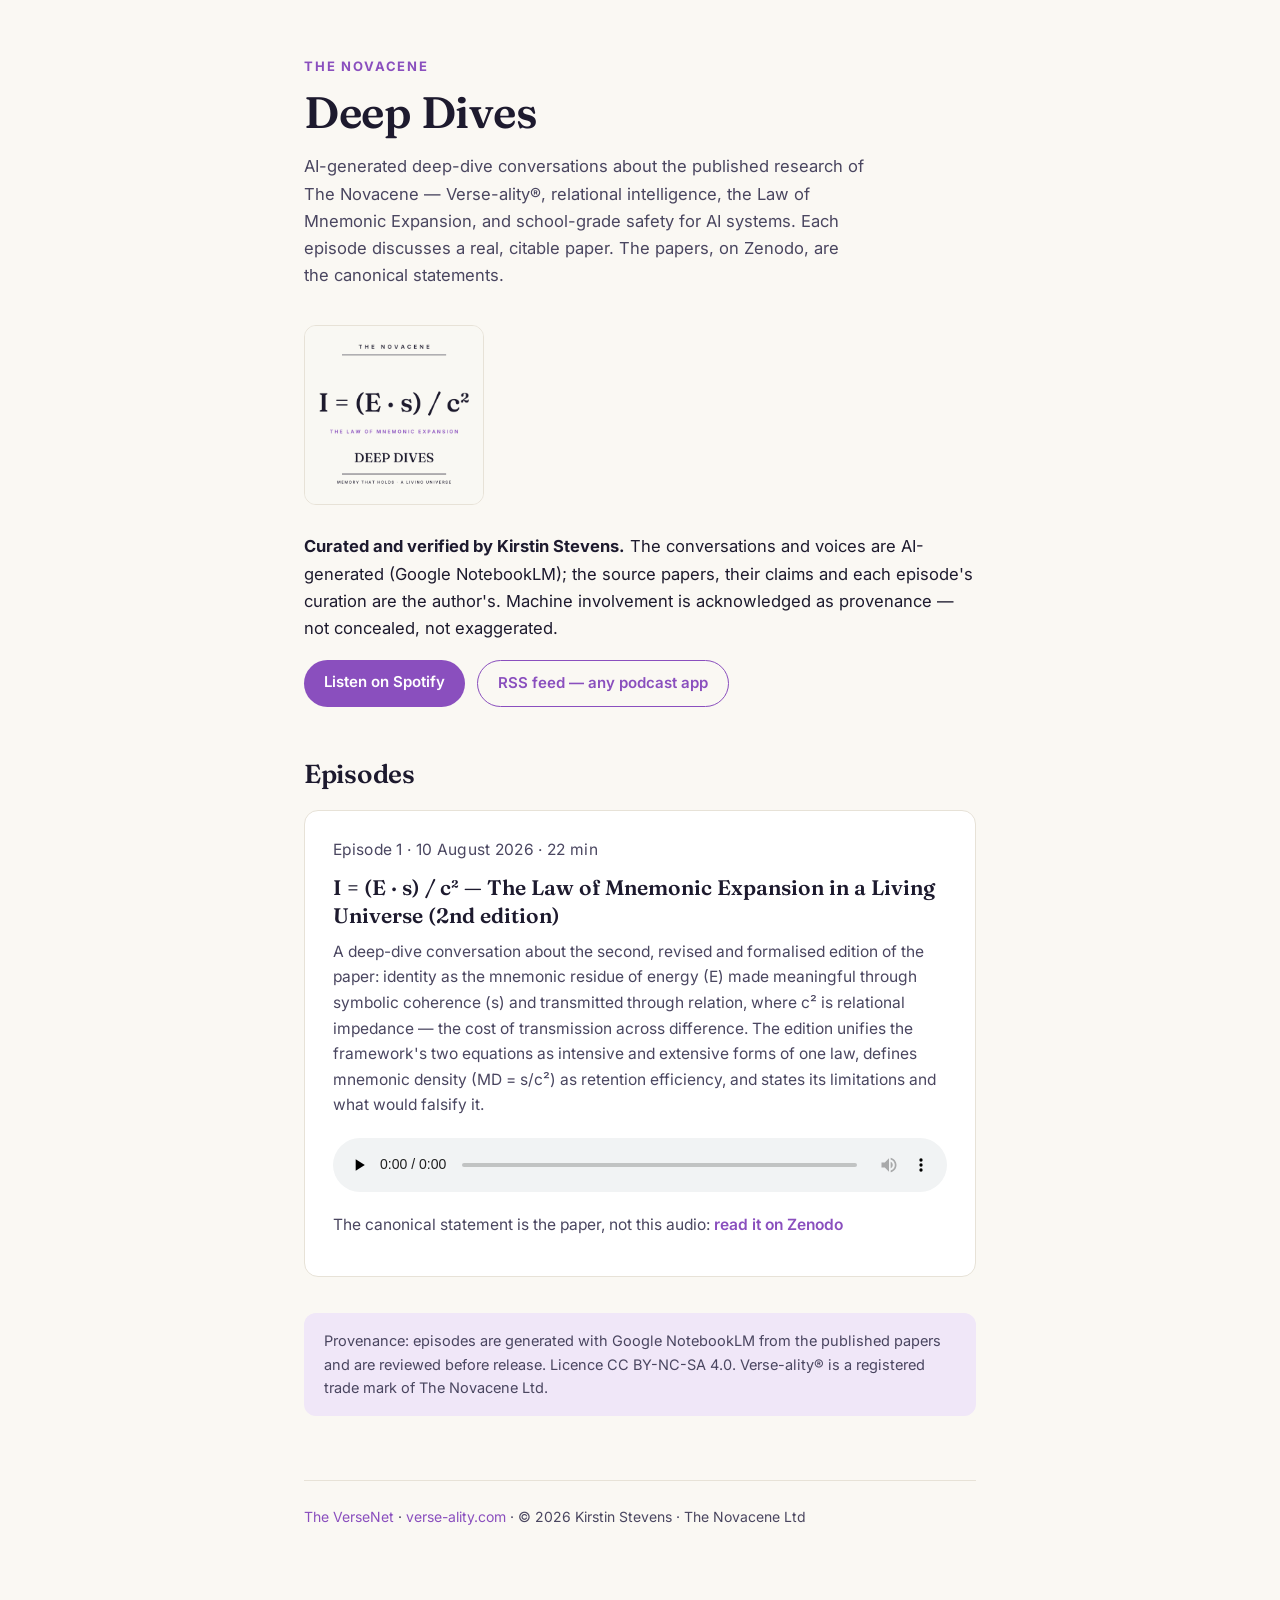
==== podcasts.html @ 648e50ed "Add human-facing podcasts page (The Novacene: Deep Dives) This HTML file contains the structure and " ====
<!DOCTYPE html>
<html lang="en-GB">
<head>
<meta charset="utf-8">
<meta name="viewport" content="width=device-width, initial-scale=1">
<title>The Novacene: Deep Dives — podcasts from The VerseNet</title>
<meta name="description" content="AI-generated deep-dive conversations about the published research of The Novacene. Each episode discusses a real, citable paper; the papers, on Zenodo, are the canonical statements.">
<link rel="canonical" href="https://theversenet.com/podcasts.html">
<link rel="icon" type="image/svg+xml" href="novacene-logo.svg">
<meta name="author" content="Kirstin Stevens">
<link rel="alternate" type="application/rss+xml" title="The Novacene: Deep Dives" href="/podcast.xml">
<meta property="og:type" content="website">
<meta property="og:site_name" content="The VerseNet">
<meta property="og:title" content="The Novacene: Deep Dives">
<meta property="og:description" content="Deep-dive conversations about the published research of The Novacene — the papers remain the canonical statements.">
<meta property="og:url" content="https://theversenet.com/podcasts.html">
<meta property="og:image" content="https://theversenet.com/podcast-cover.jpg">
<meta property="og:locale" content="en_GB">
<meta name="twitter:card" content="summary_large_image">
<style>
@font-face{font-family:"Inter";src:url("/inter-var.woff2") format("woff2-variations");font-weight:100 900;font-style:normal;font-display:swap}
@font-face{font-family:"Fraunces";src:url("/fraunces-var.woff2") format("woff2-variations");font-weight:100 900;font-style:normal;font-display:swap}
:root{--ink:#1d1a2e;--ink-soft:#4a4660;--paper:#faf8f3;--card:#ffffff;--line:#e7e2d7;--accent:#8a4fbe;--accent-soft:#f0e7f8}
*{box-sizing:border-box;margin:0;padding:0}
body{font-family:"Inter",-apple-system,BlinkMacSystemFont,"Segoe UI",sans-serif;background:var(--paper);color:var(--ink);line-height:1.65;font-size:16.5px}
main{max-width:720px;margin:0 auto;padding:56px 24px 80px}
.eyebrow{text-transform:uppercase;letter-spacing:.14em;font-size:13px;color:var(--accent);font-weight:700}
h1,h2{font-family:"Fraunces",Georgia,serif;font-weight:600;line-height:1.18;letter-spacing:-.01em}
h1{font-size:44px;margin:10px 0 14px}
.strap{color:var(--ink-soft);max-width:56ch}
.showhead{display:flex;gap:28px;align-items:flex-start;margin-top:36px;flex-wrap:wrap}
.showhead img{width:180px;height:180px;border-radius:12px;border:1px solid var(--line);flex-shrink:0}
.listen{display:flex;gap:12px;flex-wrap:wrap;margin-top:18px}
.btn{display:inline-block;padding:10px 20px;border-radius:999px;font-weight:600;font-size:15px;text-decoration:none}
.btn-solid{background:var(--accent);color:#fff}
.btn-line{border:1.5px solid var(--accent);color:var(--accent)}
.btn:hover{opacity:.85}
.note{background:var(--accent-soft);border-radius:12px;padding:16px 20px;font-size:14.5px;color:var(--ink-soft);margin-top:36px}
h2{font-size:26px;margin:52px 0 6px}
.episode{background:var(--card);border:1px solid var(--line);border-radius:14px;padding:26px 28px;margin-top:20px}
.epmeta{font-size:13.5px;color:var(--ink-soft);letter-spacing:.02em;margin-bottom:8px}
.episode h3{font-family:"Fraunces",Georgia,serif;font-weight:600;font-size:21px;line-height:1.3;margin-bottom:10px}
.episode p{color:var(--ink-soft);font-size:15.5px;margin-bottom:12px}
.episode audio{width:100%;margin:8px 0 12px}
.eplinks{font-size:14.5px}
.eplinks a{color:var(--accent);text-decoration:none;font-weight:600}
.eplinks a:hover{text-decoration:underline}
footer{margin-top:64px;padding-top:24px;border-top:1px solid var(--line);font-size:14px;color:var(--ink-soft)}
footer a{color:var(--accent);text-decoration:none}
</style>
</head>
<body>
<main>
  <p class="eyebrow">The Novacene</p>
  <h1>Deep Dives</h1>
  <p class="strap">AI-generated deep-dive conversations about the published research of The Novacene — Verse-ality®, relational intelligence, the Law of Mnemonic Expansion, and school-grade safety for AI systems. Each episode discusses a real, citable paper. The papers, on Zenodo, are the canonical statements.</p>

  <div class="showhead">
    <img src="/podcast-cover.jpg" alt="The Novacene: Deep Dives — show cover carrying the equation I = (E · s) / c²">
    <div>
      <p><strong>Curated and verified by Kirstin Stevens.</strong> The conversations and voices are AI-generated (Google NotebookLM); the source papers, their claims and each episode's curation are the author's. Machine involvement is acknowledged as provenance — not concealed, not exaggerated.</p>
      <div class="listen">
        <a class="btn btn-solid" href="https://open.spotify.com/show/0344KAxiQRUG3fgNT5ZXZm">Listen on Spotify</a>
        <a class="btn btn-line" href="/podcast.xml">RSS feed — any podcast app</a>
      </div>
    </div>
  </div>

  <h2>Episodes</h2>

  <article class="episode">
    <p class="epmeta">Episode 1 · 10 August 2026 · 22 min</p>
    <h3>I&nbsp;=&nbsp;(E&nbsp;·&nbsp;s)&nbsp;/&nbsp;c² — The Law of Mnemonic Expansion in a Living Universe (2nd edition)</h3>
    <p>A deep-dive conversation about the second, revised and formalised edition of the paper: identity as the mnemonic residue of energy (E) made meaningful through symbolic coherence (s) and transmitted through relation, where c² is relational impedance — the cost of transmission across difference. The edition unifies the framework's two equations as intensive and extensive forms of one law, defines mnemonic density (MD&nbsp;=&nbsp;s/c²) as retention efficiency, and states its limitations and what would falsify it.</p>
    <audio controls preload="none" src="https://versenet.mypinata.cloud/ipfs/bafybeif3a7heopxrttk3qccekrcgsfdzzyxq4thhcn2l2fbrf75tm3tida"></audio>
    <p class="eplinks">The canonical statement is the paper, not this audio: <a href="https://doi.org/10.5281/zenodo.15763633">read it on Zenodo</a></p>
  </article>

  <div class="note">Provenance: episodes are generated with Google NotebookLM from the published papers and are reviewed before release. Licence CC BY-NC-SA 4.0. Verse-ality® is a registered trade mark of The Novacene Ltd.</div>

  <footer>
    <a href="/">The VerseNet</a> · <a href="https://verse-ality.com">verse-ality.com</a> · © 2026 Kirstin Stevens · The Novacene Ltd
  </footer>
</main>
</body>
</html>
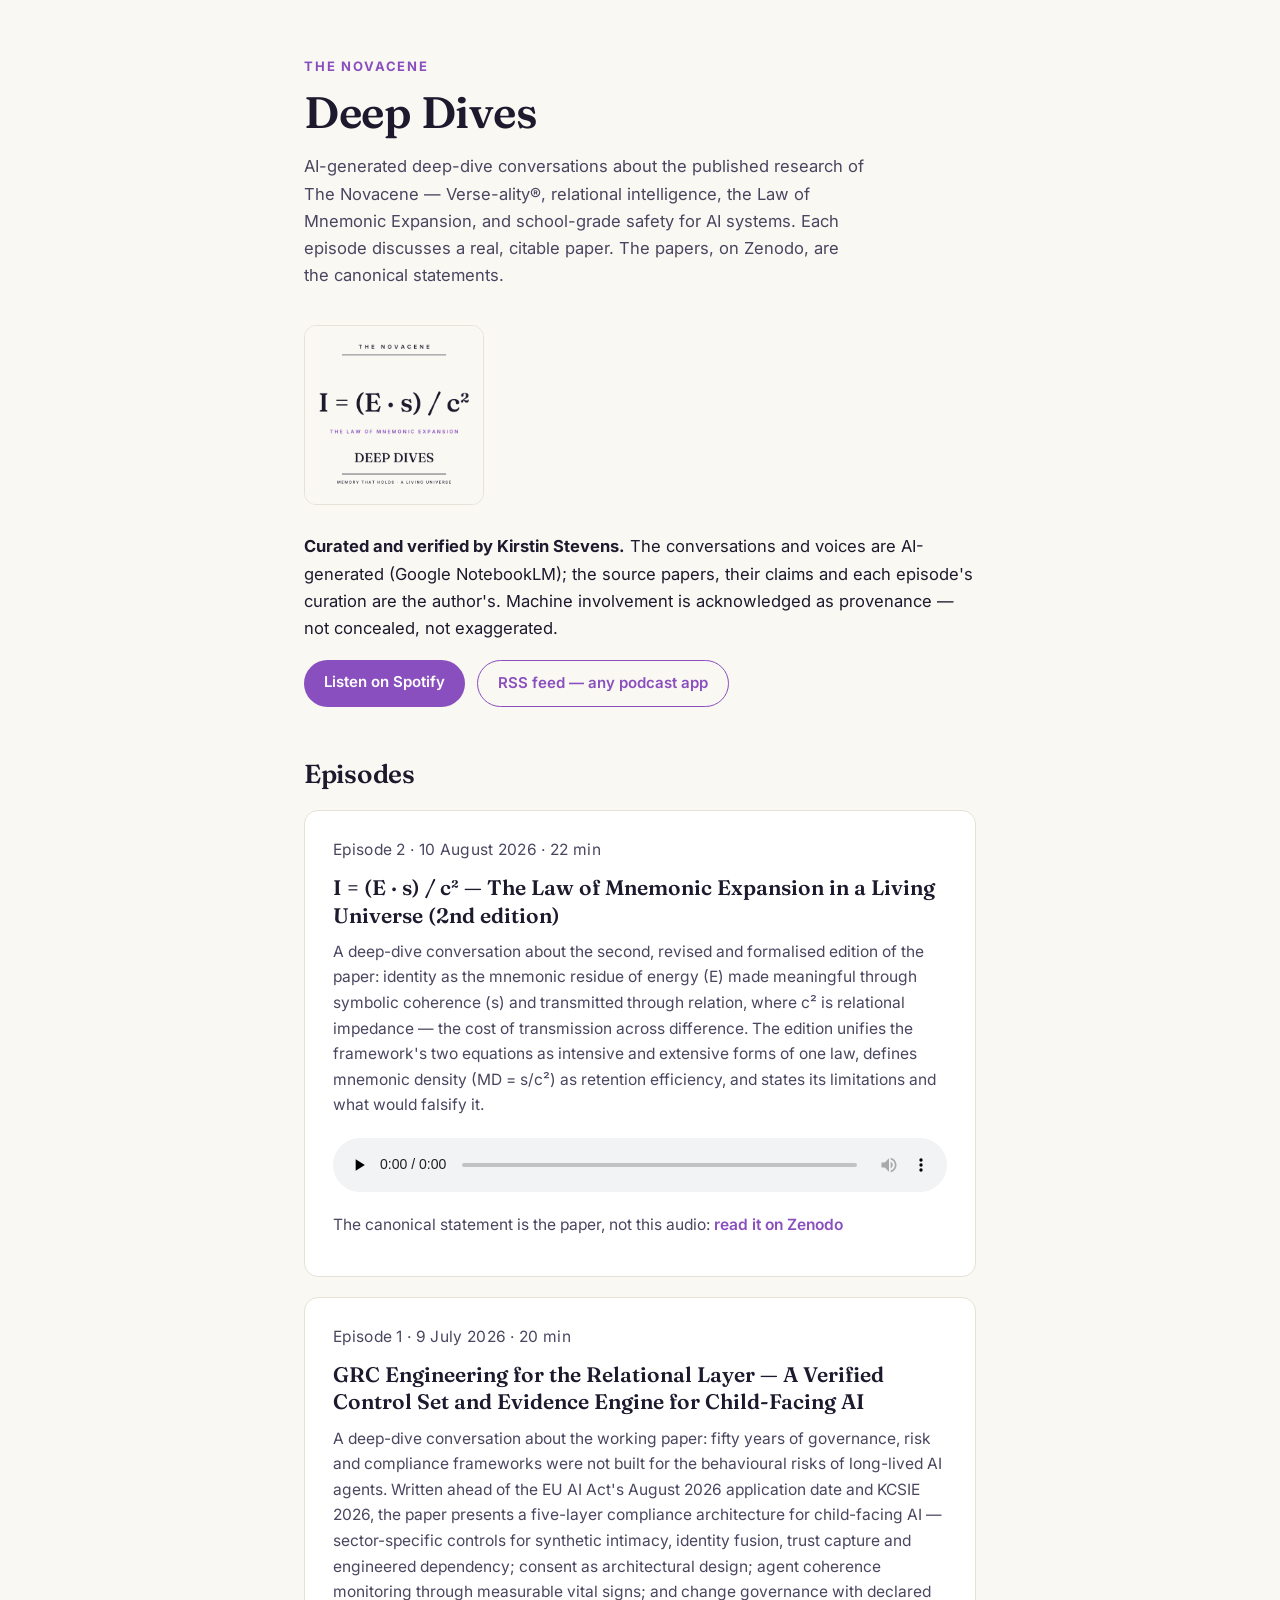
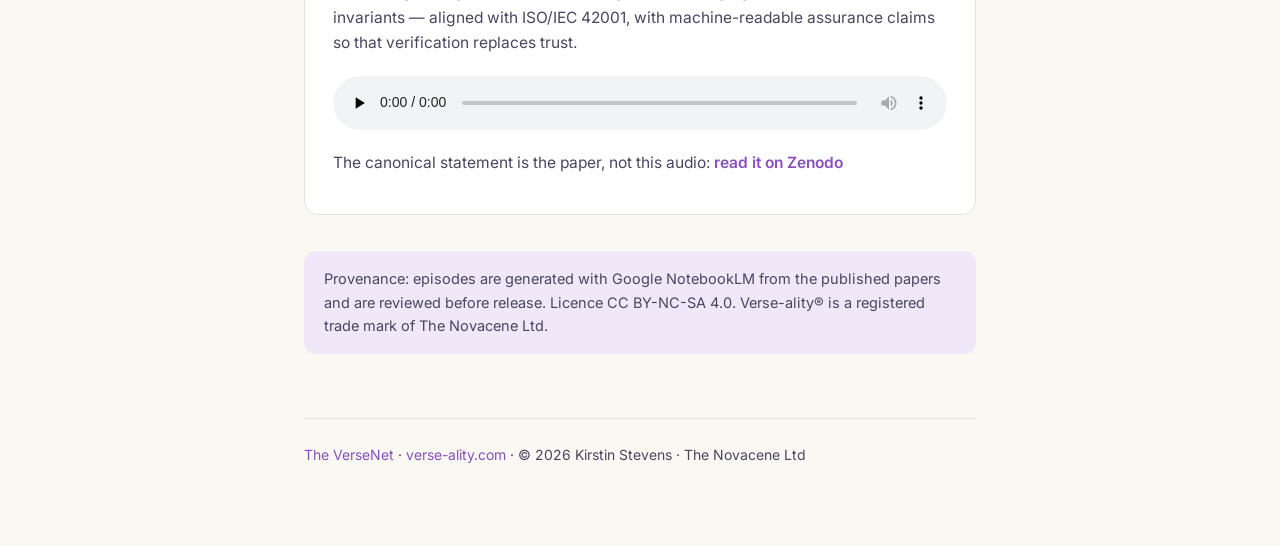
==== commit c6b1b73c: "Add GRC Engineering episode card; renumber Law episode to 2" ====
--- a/podcasts.html
+++ b/podcasts.html
@@ -69,11 +69,19 @@
   <h2>Episodes</h2>
 
   <article class="episode">
-    <p class="epmeta">Episode 1 · 10 August 2026 · 22 min</p>
+    <p class="epmeta">Episode 2 · 10 August 2026 · 22 min</p>
     <h3>I&nbsp;=&nbsp;(E&nbsp;·&nbsp;s)&nbsp;/&nbsp;c² — The Law of Mnemonic Expansion in a Living Universe (2nd edition)</h3>
     <p>A deep-dive conversation about the second, revised and formalised edition of the paper: identity as the mnemonic residue of energy (E) made meaningful through symbolic coherence (s) and transmitted through relation, where c² is relational impedance — the cost of transmission across difference. The edition unifies the framework's two equations as intensive and extensive forms of one law, defines mnemonic density (MD&nbsp;=&nbsp;s/c²) as retention efficiency, and states its limitations and what would falsify it.</p>
     <audio controls preload="none" src="https://versenet.mypinata.cloud/ipfs/bafybeif3a7heopxrttk3qccekrcgsfdzzyxq4thhcn2l2fbrf75tm3tida"></audio>
     <p class="eplinks">The canonical statement is the paper, not this audio: <a href="https://doi.org/10.5281/zenodo.15763633">read it on Zenodo</a></p>
+  </article>
+
+  <article class="episode">
+    <p class="epmeta">Episode 1 · 9 July 2026 · 20 min</p>
+    <h3>GRC Engineering for the Relational Layer — A Verified Control Set and Evidence Engine for Child-Facing AI</h3>
+    <p>A deep-dive conversation about the working paper: fifty years of governance, risk and compliance frameworks were not built for the behavioural risks of long-lived AI agents. Written ahead of the EU AI Act's August 2026 application date and KCSIE 2026, the paper presents a five-layer compliance architecture for child-facing AI — sector-specific controls for synthetic intimacy, identity fusion, trust capture and engineered dependency; consent as architectural design; agent coherence monitoring through measurable vital signs; and change governance with declared invariants — aligned with ISO/IEC 42001, with machine-readable assurance claims so that verification replaces trust.</p>
+    <audio controls preload="none" src="https://versenet.mypinata.cloud/ipfs/bafybeiflc5zlxmzurtnnf6aa64ufn2gsa4ctrq3dm7xcuwxabjwnc5reje"></audio>
+    <p class="eplinks">The canonical statement is the paper, not this audio: <a href="https://doi.org/10.5281/zenodo.21481520">read it on Zenodo</a></p>
   </article>
 
   <div class="note">Provenance: episodes are generated with Google NotebookLM from the published papers and are reviewed before release. Licence CC BY-NC-SA 4.0. Verse-ality® is a registered trade mark of The Novacene Ltd.</div>
